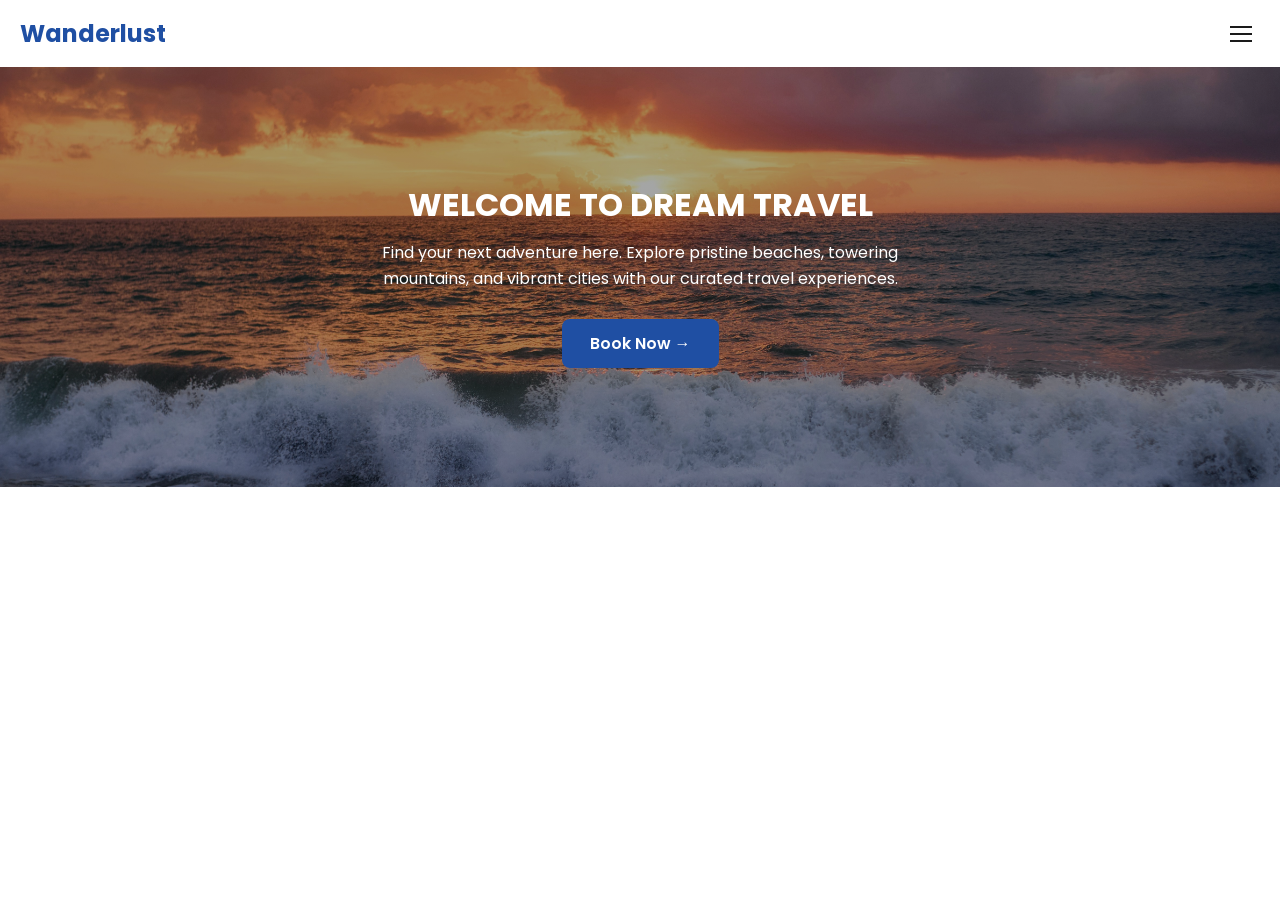
==== wonderlust/index.html @ ea452d99 "feat: add hero section with background image and button" ====
<!DOCTYPE html>
<html lang="en">
<head>
  <meta charset="UTF-8">
  <meta name="viewport" content="width=device-width, initial-scale=1.0">
  <title>Wanderlust</title>
  <link rel="preconnect" href="https://fonts.googleapis.com">
  <link href="https://fonts.googleapis.com/css2?family=Poppins:wght@400;500;600;700&display=swap" rel="stylesheet">
  <link rel="stylesheet" href="css/style.css">
</head>
<body>
  <header class="header">
  <a href="#" class="header__logo">Wanderlust</a>

  <button class="header__menu-btn" aria-label="Open menu" aria-expanded="false">
    <span></span>
    <span></span>
    <span></span>
  </button>
</header>
<main>
  <section class="hero">
    <h1 class="hero__title">Welcome to Dream Travel</h1>
    <p class="hero__text">
      Find your next adventure here. Explore pristine beaches, towering
      mountains, and vibrant cities with our curated travel experiences.
    </p>
    <a href="#destinations" class="btn btn--primary">
      Book Now <span aria-hidden="true">→</span>
    </a>
  </section>
</main>
</body>
</html>
---- wonderlust/css/style.css ----
/* ===== Design tokens (change values here, they update everywhere) ===== */
:root {
  --color-primary: #1f4fa3;   /* blue: logo, headings */
  --color-accent: #e0b84c;    /* gold: buttons, price tags */
  --color-text: #1a1a1a;
  --color-muted: #6b7280;
  --color-bg: #ffffff;

  --font-main: "Poppins", sans-serif;

  --radius-card: 12px;
  --radius-button: 8px;
  --shadow-card: 0 4px 16px rgba(0, 0, 0, 0.1);
}

/* ===== Reset ===== */
* {
  margin: 0;
  padding: 0;
  box-sizing: border-box;
}

body {
  font-family: var(--font-main);
  color: var(--color-text);
  background: var(--color-bg);
}
/* ===== Header ===== */
.header {
  display: flex;
  justify-content: space-between;
  align-items: center;
  padding: 16px 20px;
  background: var(--color-bg);
}

.header__logo {
  font-size: 24px;
  font-weight: 700;
  color: var(--color-primary);
  text-decoration: none;
}

.header__menu-btn {
  display: flex;
  flex-direction: column;
  gap: 5px;
  background: none;
  border: none;
  cursor: pointer;
  padding: 8px;
}

.header__menu-btn span {
  width: 22px;
  height: 2px;
  background: var(--color-text);
}
/* ===== Buttons ===== */
.btn {
  display: inline-block;
  padding: 12px 28px;
  border-radius: var(--radius-button);
  font-weight: 600;
  font-size: 16px;
  text-decoration: none;
  cursor: pointer;
}

.btn--primary {
  background: var(--color-primary);
  color: #ffffff;
}

/* ===== Hero ===== */
.hero {
  min-height: 420px;
  padding: 60px 24px;
  display: flex;
  flex-direction: column;
  align-items: center;
  justify-content: center;
  text-align: center;
  color: #ffffff;
  background:
    linear-gradient(rgba(0, 0, 0, 0.35), rgba(0, 0, 0, 0.35)),
    url("../images/hero.jpg") center / cover no-repeat;
}

.hero__title {
  font-size: 32px;
  font-weight: 700;
  text-transform: uppercase;
  line-height: 1.2;
  margin-bottom: 16px;
}

.hero__text {
  max-width: 560px;
  font-size: 16px;
  line-height: 1.6;
  margin-bottom: 28px;
}
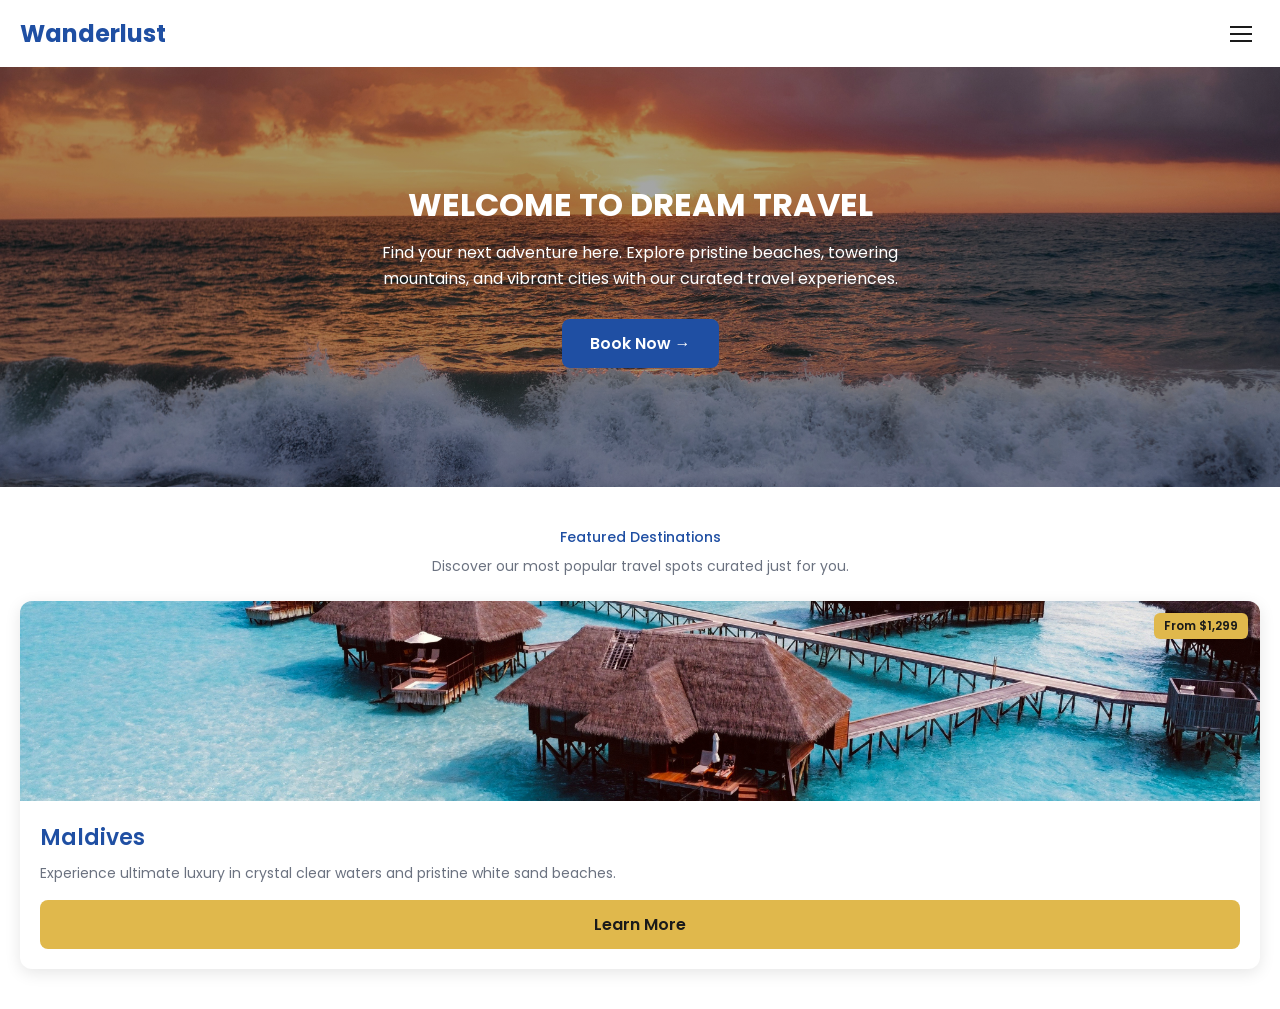
==== commit 94a3afcc: "feat: add destinations section and first card" ====
--- a/wonderlust/index.html
+++ b/wonderlust/index.html
@@ -29,6 +29,33 @@
       Book Now <span aria-hidden="true">→</span>
     </a>
   </section>
+  <section class="destinations" id="destinations">
+  <h2 class="section-title">Featured Destinations</h2>
+  <p class="section-subtitle">
+    Discover our most popular travel spots curated just for you.
+  </p>
+
+  <div class="destinations__list">
+    <article class="card">
+      <div class="card__image-wrap">
+        <img
+          class="card__image"
+          src="images/maldives.jpg"
+          alt="Overwater villas above turquoise water in the Maldives"
+        >
+        <span class="card__price">From $1,299</span>
+      </div>
+      <div class="card__body">
+        <h3 class="card__title">Maldives</h3>
+        <p class="card__text">
+          Experience ultimate luxury in crystal clear waters and pristine
+          white sand beaches.
+        </p>
+        <a href="#" class="btn btn--accent">Learn More</a>
+      </div>
+    </article>
+  </div>
+</section>
 </main>
 </body>
 </html>
--- a/wonderlust/css/style.css
+++ b/wonderlust/css/style.css
@@ -100,4 +100,85 @@
   font-size: 16px;
   line-height: 1.6;
   margin-bottom: 28px;
+}
+/* ===== Section headings ===== */
+.section-title {
+  font-size: 14px;
+  font-weight: 500;
+  color: var(--color-primary);
+  text-align: center;
+}
+
+.section-subtitle {
+  font-size: 14px;
+  color: var(--color-muted);
+  text-align: center;
+  margin: 8px 0 24px;
+}
+
+/* ===== Destinations ===== */
+.destinations {
+  padding: 40px 20px;
+}
+
+.destinations__list {
+  display: flex;
+  flex-direction: column;
+  gap: 24px;
+}
+
+/* ===== Card ===== */
+.card {
+  background: var(--color-bg);
+  border-radius: var(--radius-card);
+  box-shadow: var(--shadow-card);
+  overflow: hidden;
+}
+
+.card__image-wrap {
+  position: relative;
+}
+
+.card__image {
+  display: block;
+  width: 100%;
+  height: 200px;
+  object-fit: cover;
+}
+
+.card__price {
+  position: absolute;
+  top: 12px;
+  right: 12px;
+  background: var(--color-accent);
+  color: var(--color-text);
+  font-size: 12px;
+  font-weight: 600;
+  padding: 4px 10px;
+  border-radius: 6px;
+}
+
+.card__body {
+  padding: 20px;
+}
+
+.card__title {
+  font-size: 22px;
+  font-weight: 600;
+  color: var(--color-primary);
+  margin-bottom: 8px;
+}
+
+.card__text {
+  font-size: 14px;
+  line-height: 1.6;
+  color: var(--color-muted);
+  margin-bottom: 16px;
+}
+
+.btn--accent {
+  display: block;
+  text-align: center;
+  background: var(--color-accent);
+  color: var(--color-text);
 }
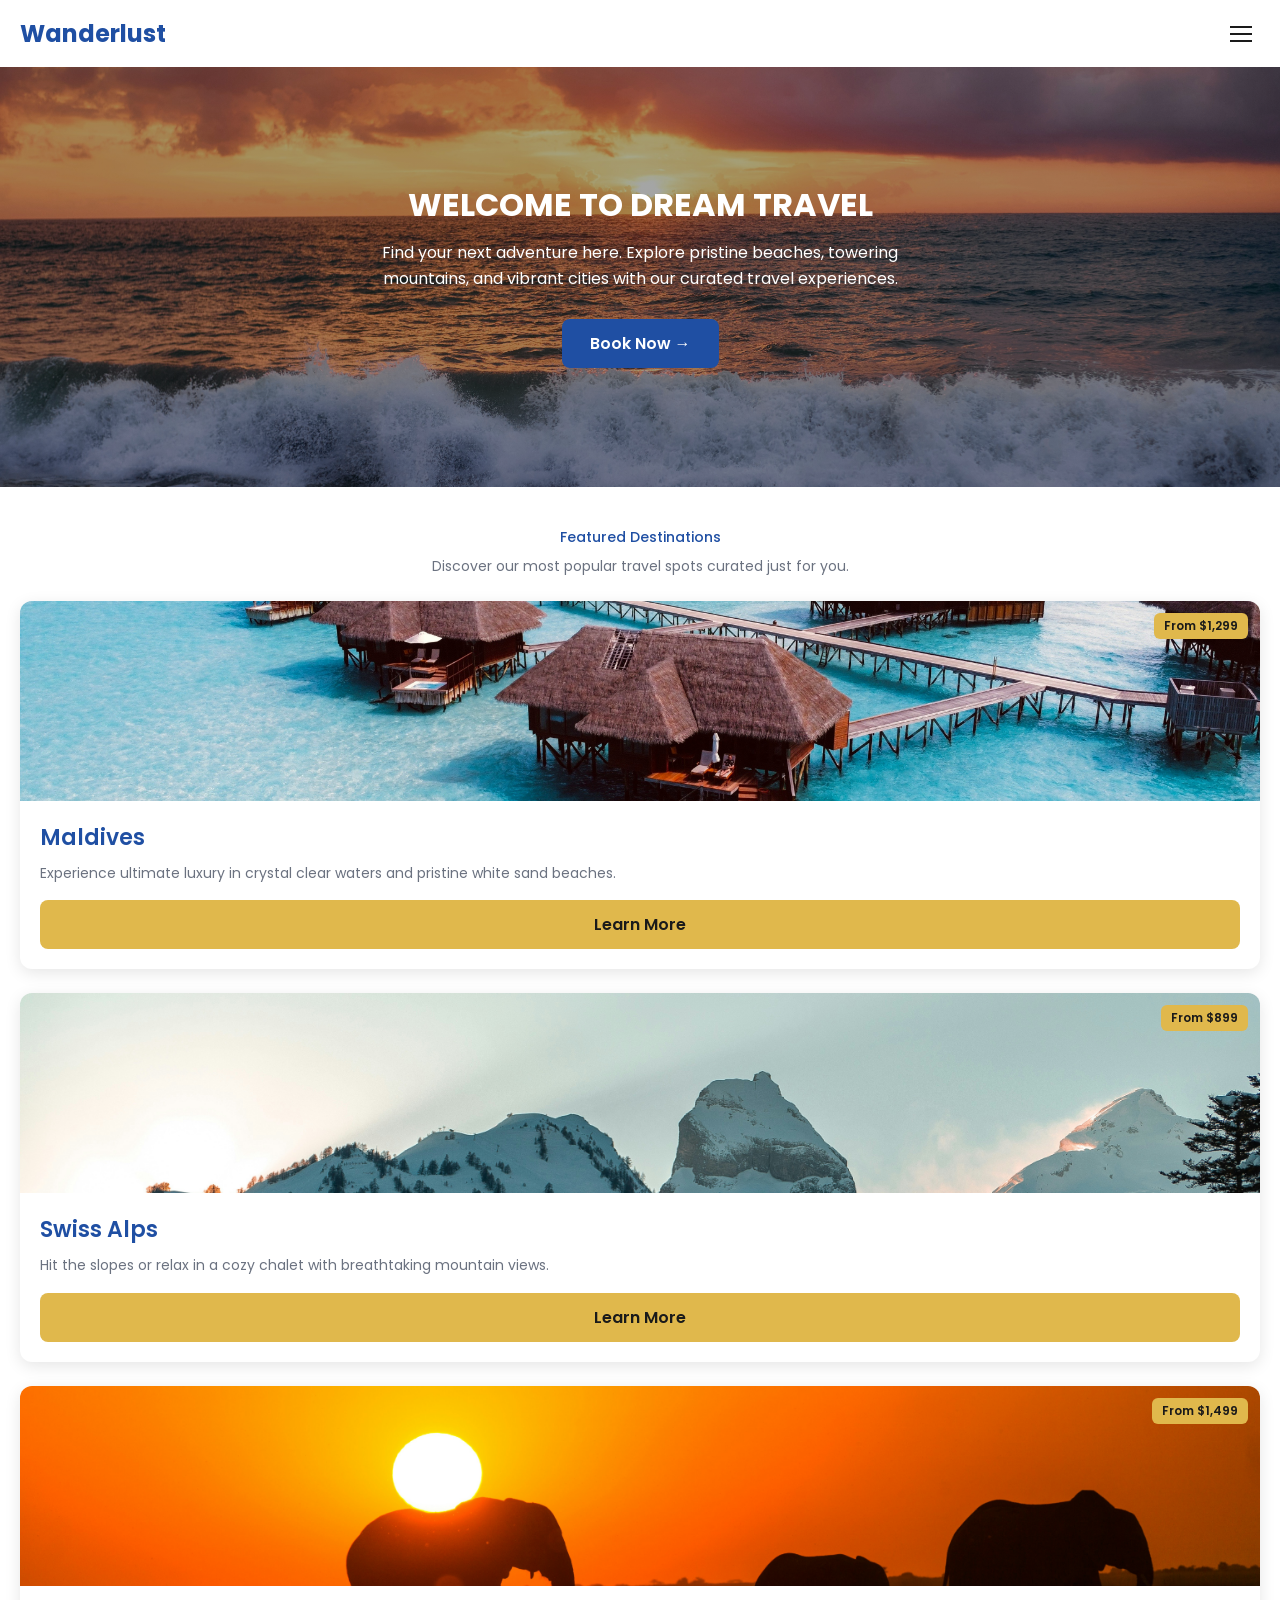
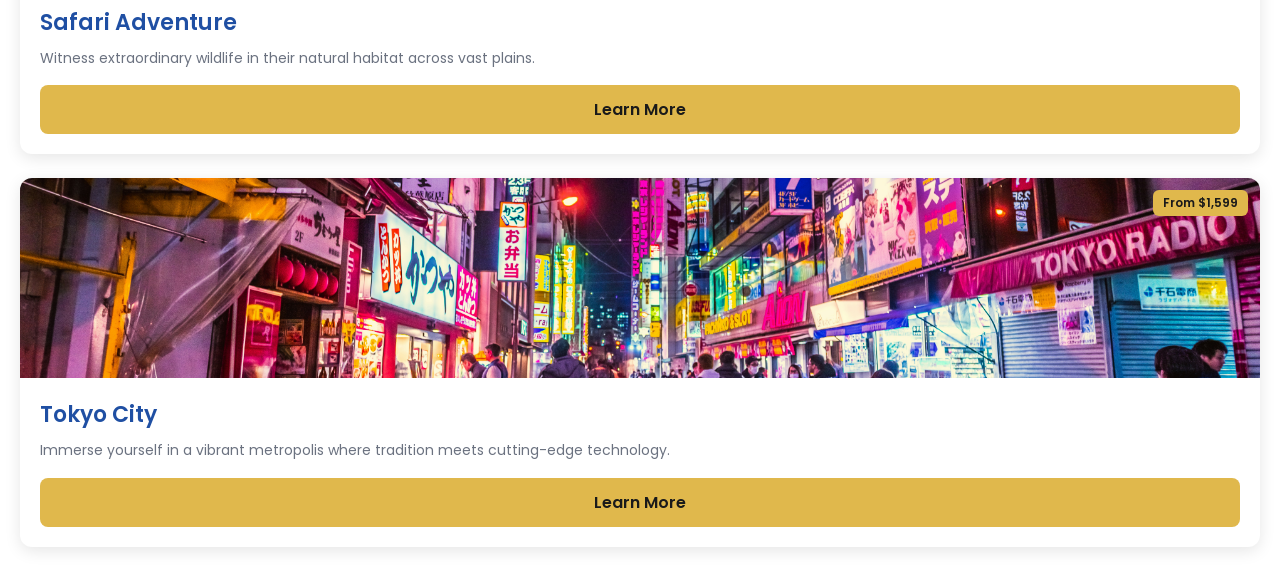
==== commit fa506001: "feat: add swiss alps, safari and tokyo destination cards" ====
--- a/wonderlust/index.html
+++ b/wonderlust/index.html
@@ -1,61 +1,108 @@
 <!DOCTYPE html>
 <html lang="en">
+
 <head>
-  <meta charset="UTF-8">
-  <meta name="viewport" content="width=device-width, initial-scale=1.0">
-  <title>Wanderlust</title>
-  <link rel="preconnect" href="https://fonts.googleapis.com">
-  <link href="https://fonts.googleapis.com/css2?family=Poppins:wght@400;500;600;700&display=swap" rel="stylesheet">
-  <link rel="stylesheet" href="css/style.css">
+    <meta charset="UTF-8">
+    <meta name="viewport" content="width=device-width, initial-scale=1.0">
+    <title>Wanderlust</title>
+    <link rel="preconnect" href="https://fonts.googleapis.com">
+    <link href="https://fonts.googleapis.com/css2?family=Poppins:wght@400;500;600;700&display=swap" rel="stylesheet">
+    <link rel="stylesheet" href="css/style.css">
 </head>
+
 <body>
-  <header class="header">
-  <a href="#" class="header__logo">Wanderlust</a>
+    <header class="header">
+        <a href="#" class="header__logo">Wanderlust</a>
 
-  <button class="header__menu-btn" aria-label="Open menu" aria-expanded="false">
-    <span></span>
-    <span></span>
-    <span></span>
-  </button>
-</header>
-<main>
-  <section class="hero">
-    <h1 class="hero__title">Welcome to Dream Travel</h1>
-    <p class="hero__text">
-      Find your next adventure here. Explore pristine beaches, towering
-      mountains, and vibrant cities with our curated travel experiences.
-    </p>
-    <a href="#destinations" class="btn btn--primary">
-      Book Now <span aria-hidden="true">→</span>
-    </a>
-  </section>
-  <section class="destinations" id="destinations">
-  <h2 class="section-title">Featured Destinations</h2>
-  <p class="section-subtitle">
-    Discover our most popular travel spots curated just for you.
-  </p>
+        <button class="header__menu-btn" aria-label="Open menu" aria-expanded="false">
+            <span></span>
+            <span></span>
+            <span></span>
+        </button>
+    </header>
+    <main>
+        <section class="hero">
+            <h1 class="hero__title">Welcome to Dream Travel</h1>
+            <p class="hero__text">
+                Find your next adventure here. Explore pristine beaches, towering
+                mountains, and vibrant cities with our curated travel experiences.
+            </p>
+            <a href="#destinations" class="btn btn--primary">
+                Book Now <span aria-hidden="true">→</span>
+            </a>
+        </section>
+        <section class="destinations" id="destinations">
+            <h2 class="section-title">Featured Destinations</h2>
+            <p class="section-subtitle">
+                Discover our most popular travel spots curated just for you.
+            </p>
 
-  <div class="destinations__list">
-    <article class="card">
-      <div class="card__image-wrap">
-        <img
-          class="card__image"
-          src="images/maldives.jpg"
-          alt="Overwater villas above turquoise water in the Maldives"
-        >
-        <span class="card__price">From $1,299</span>
-      </div>
-      <div class="card__body">
-        <h3 class="card__title">Maldives</h3>
-        <p class="card__text">
-          Experience ultimate luxury in crystal clear waters and pristine
-          white sand beaches.
-        </p>
-        <a href="#" class="btn btn--accent">Learn More</a>
-      </div>
-    </article>
-  </div>
-</section>
-</main>
+            <div class="destinations__list">
+                <article class="card">
+                    <div class="card__image-wrap">
+                        <img class="card__image" src="images/maldives.jpg"
+                            alt="Overwater villas above turquoise water in the Maldives">
+                        <span class="card__price">From $1,299</span>
+                    </div>
+                    <div class="card__body">
+                        <h3 class="card__title">Maldives</h3>
+                        <p class="card__text">
+                            Experience ultimate luxury in crystal clear waters and pristine
+                            white sand beaches.
+                        </p>
+                        <a href="#" class="btn btn--accent">Learn More</a>
+                    </div>
+                </article>
+                <article class="card">
+                    <div class="card__image-wrap">
+                        <img class="card__image" src="images/swiss-alps.jpg"
+                            alt="Snow-covered mountain peaks and a wooden chalet in the Swiss Alps">
+                        <span class="card__price">From $899</span>
+                    </div>
+                    <div class="card__body">
+                        <h3 class="card__title">Swiss Alps</h3>
+                        <p class="card__text">
+                            Hit the slopes or relax in a cozy chalet with breathtaking
+                            mountain views.
+                        </p>
+                        <a href="#" class="btn btn--accent">Learn More</a>
+                    </div>
+                </article>
+
+                <article class="card">
+                    <div class="card__image-wrap">
+                        <img class="card__image" src="images/safari.jpg"
+                            alt="Elephants walking across the savanna at sunset">
+                        <span class="card__price">From $1,499</span>
+                    </div>
+                    <div class="card__body">
+                        <h3 class="card__title">Safari Adventure</h3>
+                        <p class="card__text">
+                            Witness extraordinary wildlife in their natural habitat across
+                            vast plains.
+                        </p>
+                        <a href="#" class="btn btn--accent">Learn More</a>
+                    </div>
+                </article>
+
+                <article class="card">
+                    <div class="card__image-wrap">
+                        <img class="card__image" src="images/tokyo.jpg"
+                            alt="A busy Tokyo street lit up with neon signs at night">
+                        <span class="card__price">From $1,599</span>
+                    </div>
+                    <div class="card__body">
+                        <h3 class="card__title">Tokyo City</h3>
+                        <p class="card__text">
+                            Immerse yourself in a vibrant metropolis where tradition meets
+                            cutting-edge technology.
+                        </p>
+                        <a href="#" class="btn btn--accent">Learn More</a>
+                    </div>
+                </article>
+            </div>
+        </section>
+    </main>
 </body>
+
 </html>
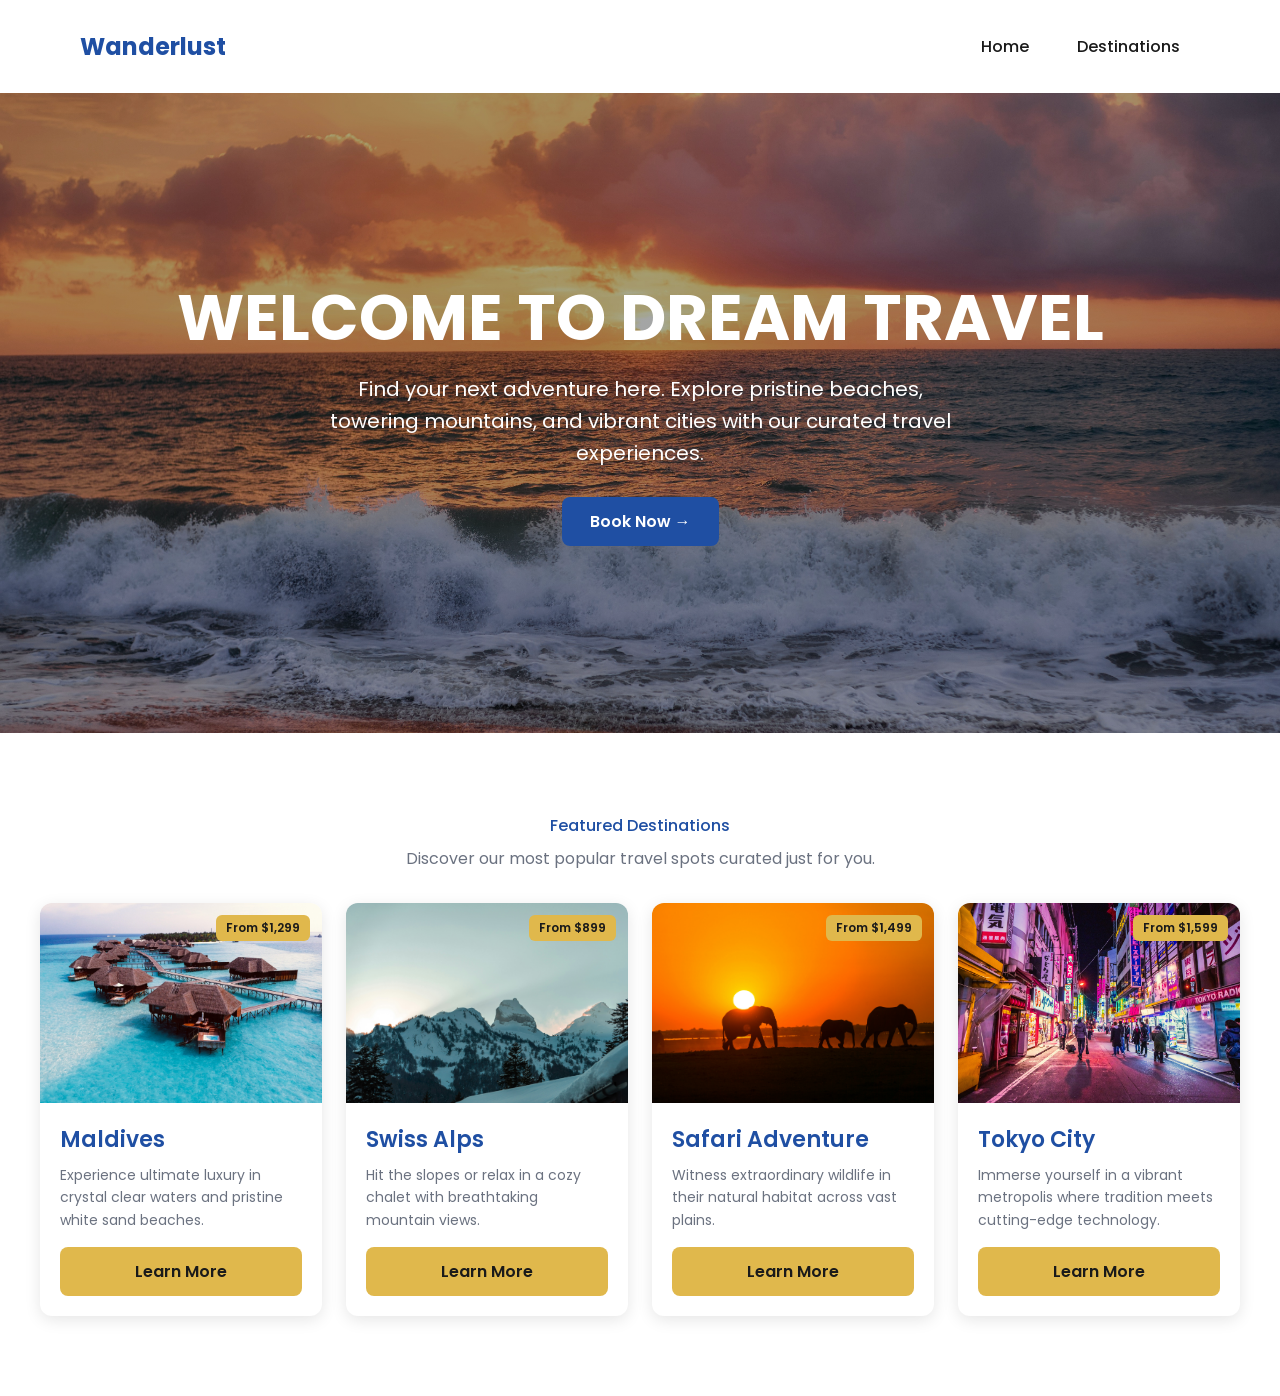
==== commit 338873c7: "style: add tablet and desktop responsive layout" ====
--- a/wonderlust/index.html
+++ b/wonderlust/index.html
@@ -12,14 +12,21 @@
 
 <body>
     <header class="header">
-        <a href="#" class="header__logo">Wanderlust</a>
+  <a href="#" class="header__logo">Wanderlust</a>
 
-        <button class="header__menu-btn" aria-label="Open menu" aria-expanded="false">
-            <span></span>
-            <span></span>
-            <span></span>
-        </button>
-    </header>
+  <nav class="nav" id="main-nav" aria-label="Main navigation">
+    <ul class="nav__list">
+      <li><a href="#" class="nav__link">Home</a></li>
+      <li><a href="#destinations" class="nav__link">Destinations</a></li>
+    </ul>
+  </nav>
+
+  <button class="header__menu-btn" aria-label="Open menu" aria-expanded="false" aria-controls="main-nav">
+    <span></span>
+    <span></span>
+    <span></span>
+  </button>
+</header>
     <main>
         <section class="hero">
             <h1 class="hero__title">Welcome to Dream Travel</h1>
@@ -103,6 +110,8 @@
             </div>
         </section>
     </main>
+      <script src="js/main.js"></script>
+</body>
 </body>
 
 </html>
--- a/wonderlust/css/style.css
+++ b/wonderlust/css/style.css
@@ -27,6 +27,7 @@
 }
 /* ===== Header ===== */
 .header {
+  position: relative;
   display: flex;
   justify-content: space-between;
   align-items: center;
@@ -181,4 +182,138 @@
   text-align: center;
   background: var(--color-accent);
   color: var(--color-text);
+}
+/* ===== Mobile navigation ===== */
+.nav {
+  display: none;
+  position: absolute;
+  top: 100%;
+  left: 0;
+  right: 0;
+  background: var(--color-bg);
+  box-shadow: var(--shadow-card);
+  z-index: 10;
+}
+
+.nav.is-open {
+  display: block;
+}
+
+.nav__list {
+  list-style: none;
+}
+
+.nav__link {
+  display: block;
+  padding: 14px 20px;
+  color: var(--color-text);
+  font-weight: 500;
+  text-decoration: none;
+}
+
+.nav__link:hover,
+.nav__link:focus-visible {
+  color: var(--color-primary);
+}
+/* ===== Tablet: 768px and up ===== */
+@media (min-width: 768px) {
+  .header {
+    padding: 20px 40px;
+  }
+
+  .hero {
+    min-height: 520px;
+  }
+
+  .hero__title {
+    font-size: 48px;
+  }
+
+  .hero__text {
+    font-size: 18px;
+  }
+
+  .section-title {
+    font-size: 16px;
+  }
+
+  .section-subtitle {
+    font-size: 16px;
+    margin-bottom: 32px;
+  }
+
+  .destinations {
+    padding: 60px 40px;
+  }
+
+  /* Cards go from one column to two */
+  .destinations__list {
+    display: grid;
+    grid-template-columns: repeat(2, 1fr);
+    gap: 24px;
+  }
+
+  /* Keep the Learn More buttons lined up at the bottom of each card */
+  .card {
+    display: flex;
+    flex-direction: column;
+  }
+
+  .card__body {
+    display: flex;
+    flex-direction: column;
+    flex: 1;
+  }
+
+  .card__text {
+    flex: 1;
+  }
+}
+
+/* ===== Desktop: 1024px and up ===== */
+@media (min-width: 1024px) {
+  .header {
+    padding: 20px 80px;
+  }
+
+  /* Hide the hamburger and show the links as a horizontal bar */
+  .header__menu-btn {
+    display: none;
+  }
+
+  .nav {
+    display: block;
+    position: static;
+    background: none;
+    box-shadow: none;
+  }
+
+  .nav__list {
+    display: flex;
+    gap: 8px;
+  }
+
+  .hero {
+    min-height: 640px;
+  }
+
+  .hero__title {
+    font-size: 64px;
+  }
+
+  .hero__text {
+    max-width: 640px;
+    font-size: 20px;
+  }
+
+  /* Keep content from stretching on very wide screens */
+  .destinations {
+    max-width: 1280px;
+    margin: 0 auto;
+    padding: 80px 40px;
+  }
+
+  .destinations__list {
+    grid-template-columns: repeat(4, 1fr);
+  }
 }
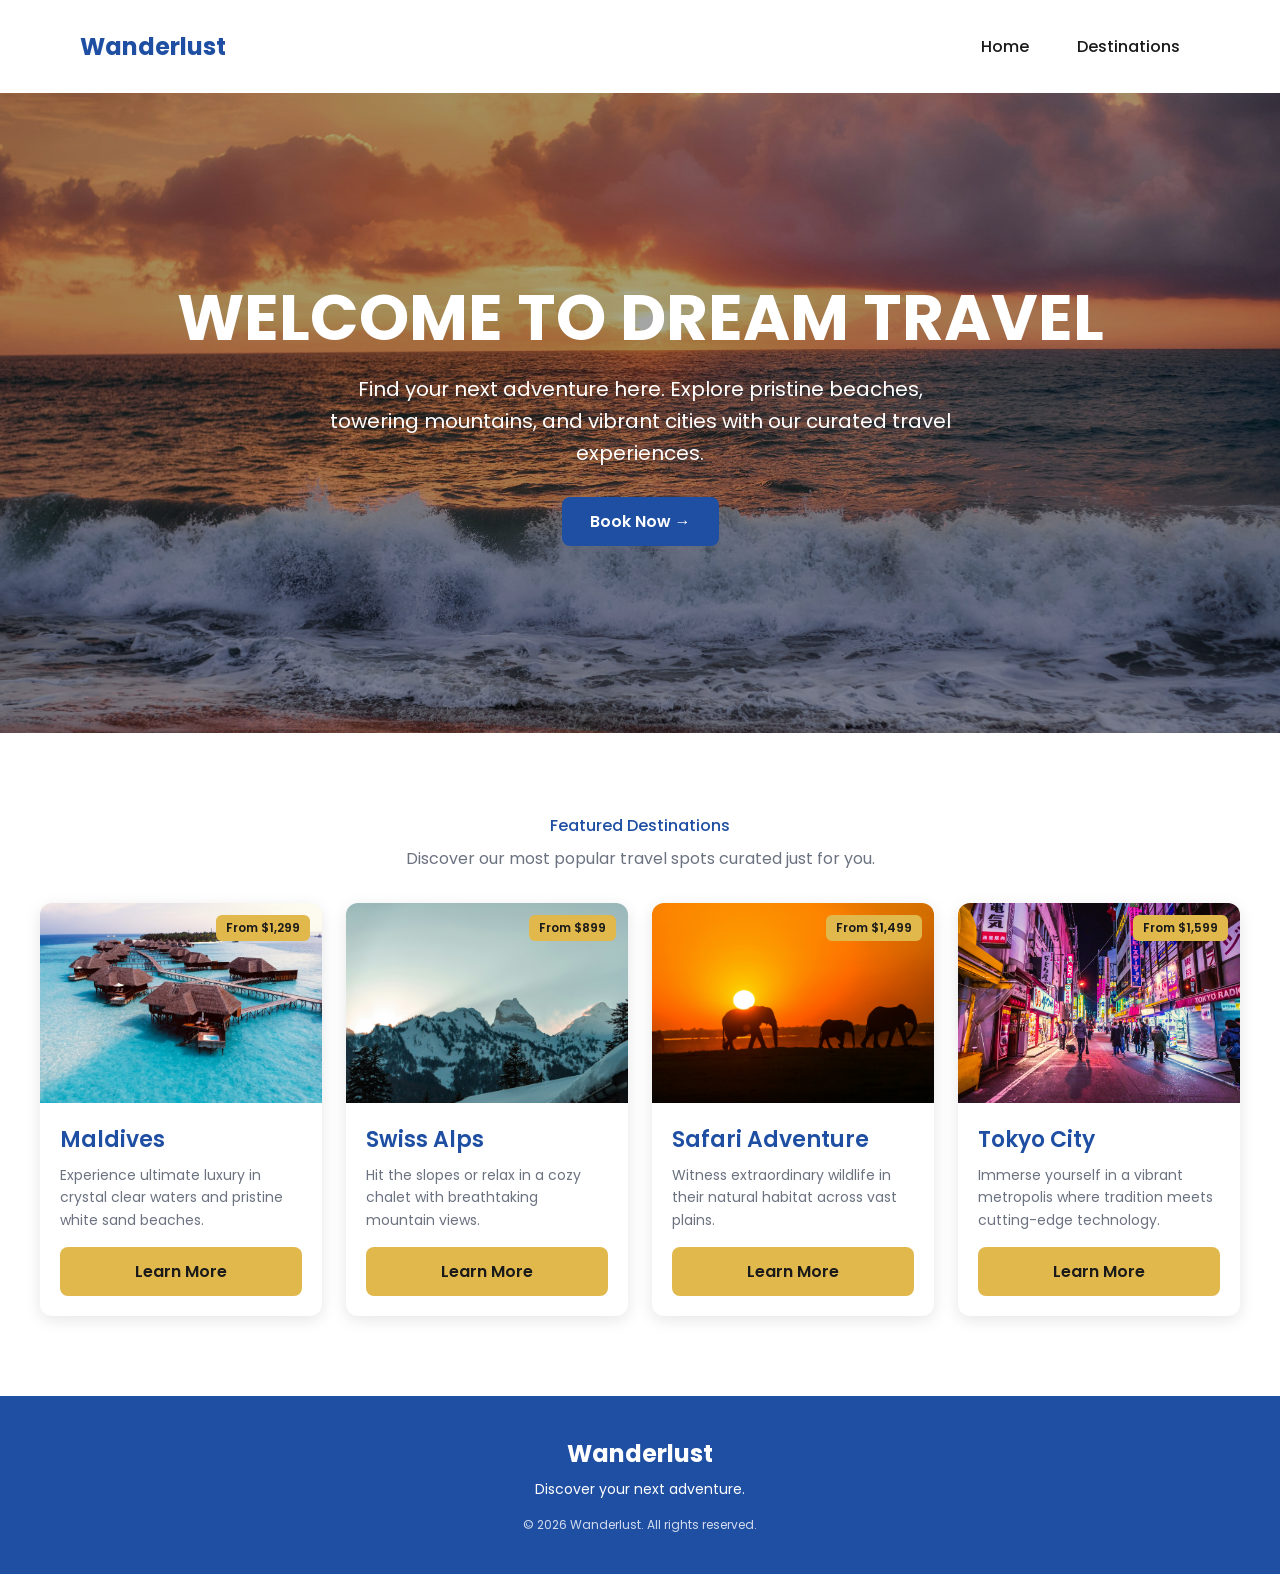
==== commit f45c2bc4: "feat: add footer, skip link and keyboard focus styles" ====
--- a/wonderlust/index.html
+++ b/wonderlust/index.html
@@ -11,6 +11,7 @@
 </head>
 
 <body>
+    <a href="#main-content" class="skip-link">Skip to main content</a>
     <header class="header">
   <a href="#" class="header__logo">Wanderlust</a>
 
@@ -27,7 +28,7 @@
     <span></span>
   </button>
 </header>
-    <main>
+    <main id="main-content">
         <section class="hero">
             <h1 class="hero__title">Welcome to Dream Travel</h1>
             <p class="hero__text">
@@ -110,6 +111,11 @@
             </div>
         </section>
     </main>
+    <footer class="footer">
+  <p class="footer__logo">Wanderlust</p>
+  <p class="footer__text">Discover your next adventure.</p>
+  <p class="footer__copy">&copy; 2026 Wanderlust. All rights reserved.</p>
+</footer>
       <script src="js/main.js"></script>
 </body>
 </body>
--- a/wonderlust/css/style.css
+++ b/wonderlust/css/style.css
@@ -215,6 +215,60 @@
 .nav__link:focus-visible {
   color: var(--color-primary);
 }
+/* ===== Footer ===== */
+.footer {
+  background: var(--color-primary);
+  color: #ffffff;
+  text-align: center;
+  padding: 40px 20px;
+}
+
+.footer__logo {
+  font-size: 24px;
+  font-weight: 700;
+  margin-bottom: 8px;
+}
+
+.footer__text {
+  font-size: 14px;
+  margin-bottom: 16px;
+}
+
+.footer__copy {
+  font-size: 12px;
+  opacity: 0.8;
+}
+
+/* ===== Accessibility ===== */
+/* Hidden until a keyboard user tabs to it */
+.skip-link {
+  position: absolute;
+  top: -100px;
+  left: 16px;
+  background: var(--color-text);
+  color: #ffffff;
+  padding: 10px 16px;
+  border-radius: var(--radius-button);
+  z-index: 100;
+}
+
+.skip-link:focus {
+  top: 16px;
+}
+
+/* Clear outline when navigating with the keyboard */
+a:focus-visible,
+button:focus-visible {
+  outline: 3px solid var(--color-accent);
+  outline-offset: 3px;
+}
+
+/* Smooth scrolling for users who haven't asked for less motion */
+@media (prefers-reduced-motion: no-preference) {
+  html {
+    scroll-behavior: smooth;
+  }
+}
 /* ===== Tablet: 768px and up ===== */
 @media (min-width: 768px) {
   .header {
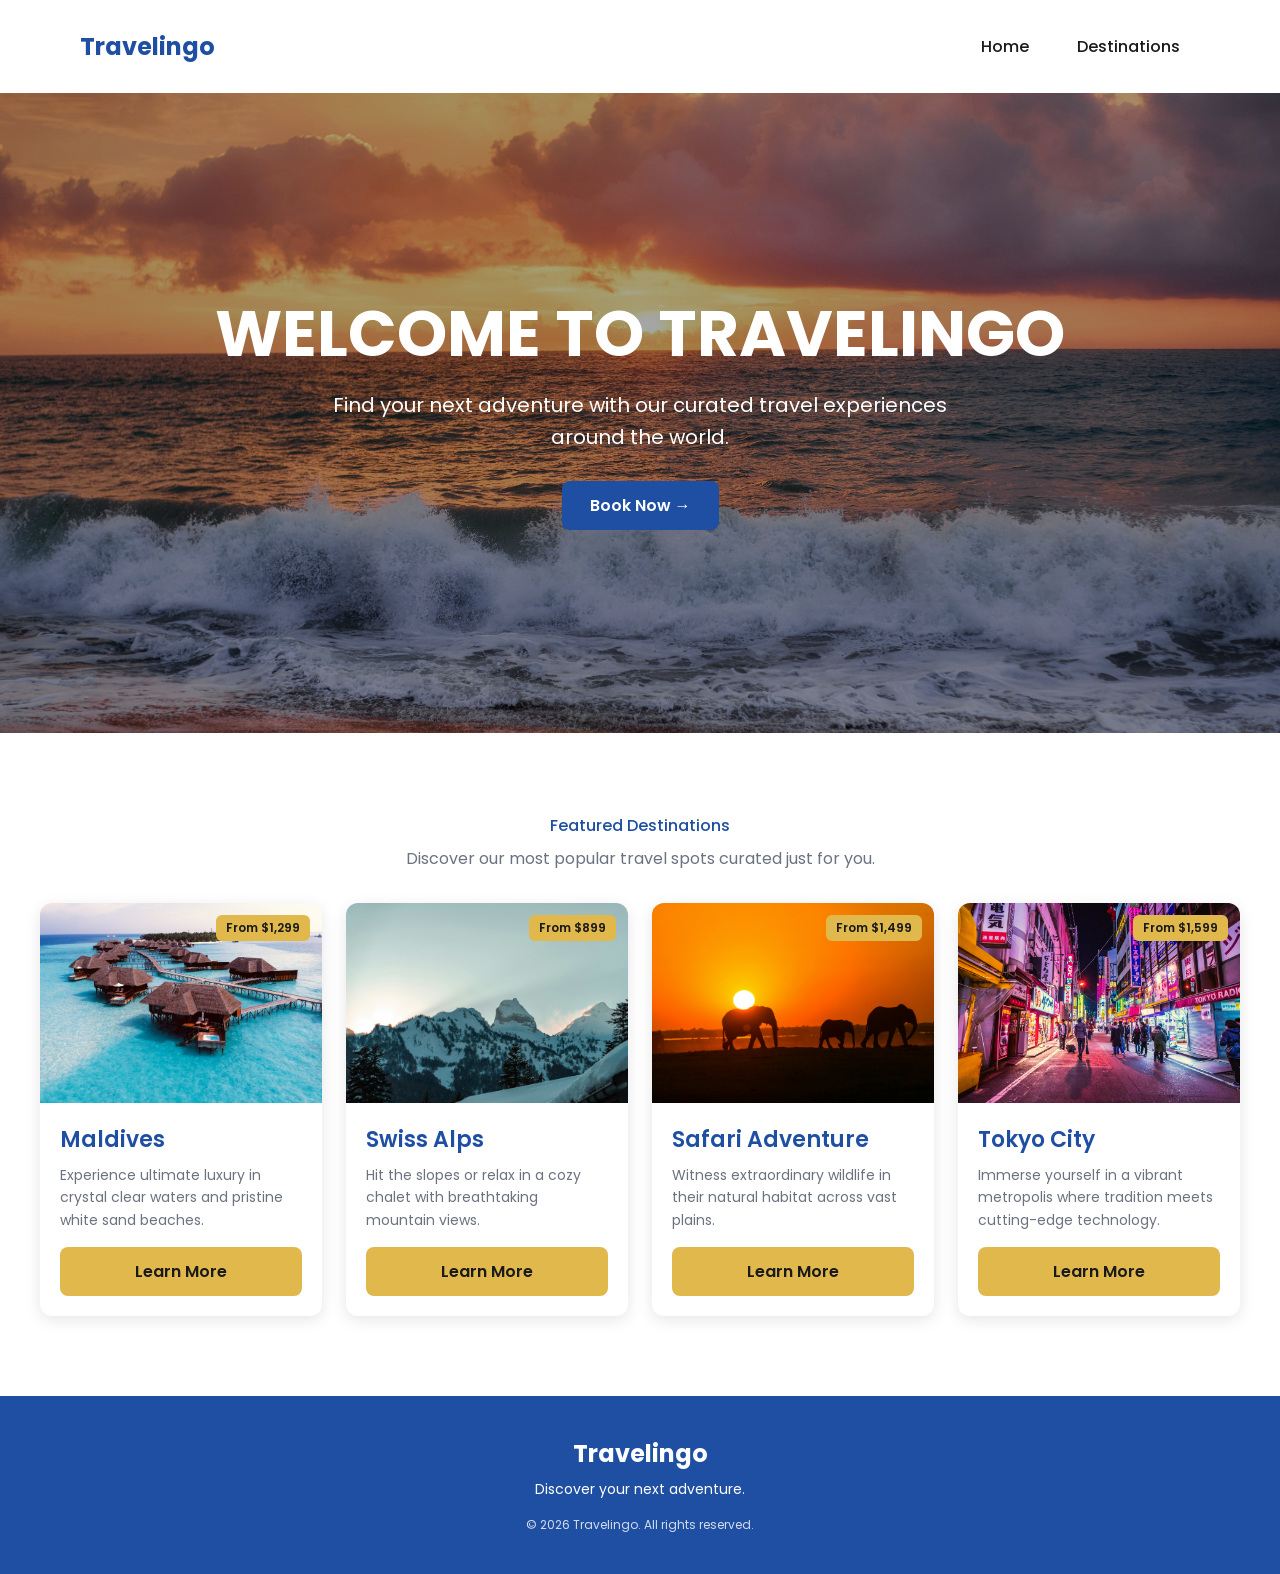
==== commit 252e0d3d: "docs: add live demo links to README" ====
--- a/wonderlust/index.html
+++ b/wonderlust/index.html
@@ -4,7 +4,7 @@
 <head>
     <meta charset="UTF-8">
     <meta name="viewport" content="width=device-width, initial-scale=1.0">
-    <title>Wanderlust</title>
+    <title>Travelingo</title>
     <link rel="preconnect" href="https://fonts.googleapis.com">
     <link href="https://fonts.googleapis.com/css2?family=Poppins:wght@400;500;600;700&display=swap" rel="stylesheet">
     <link rel="stylesheet" href="css/style.css">
@@ -13,7 +13,7 @@
 <body>
     <a href="#main-content" class="skip-link">Skip to main content</a>
     <header class="header">
-  <a href="#" class="header__logo">Wanderlust</a>
+  <a href="#" class="header__logo">Travelingo</a>
 
   <nav class="nav" id="main-nav" aria-label="Main navigation">
     <ul class="nav__list">
@@ -30,10 +30,9 @@
 </header>
     <main id="main-content">
         <section class="hero">
-            <h1 class="hero__title">Welcome to Dream Travel</h1>
+            <h1 class="hero__title">Welcome to Travelingo</h1>
             <p class="hero__text">
-                Find your next adventure here. Explore pristine beaches, towering
-                mountains, and vibrant cities with our curated travel experiences.
+                Find your next adventure with our curated travel experiences around the world.
             </p>
             <a href="#destinations" class="btn btn--primary">
                 Book Now <span aria-hidden="true">→</span>
@@ -112,9 +111,9 @@
         </section>
     </main>
     <footer class="footer">
-  <p class="footer__logo">Wanderlust</p>
+  <p class="footer__logo">Travelingo</p>
   <p class="footer__text">Discover your next adventure.</p>
-  <p class="footer__copy">&copy; 2026 Wanderlust. All rights reserved.</p>
+  <p class="footer__copy">&copy; 2026 Travelingo. All rights reserved.</p>
 </footer>
       <script src="js/main.js"></script>
 </body>
